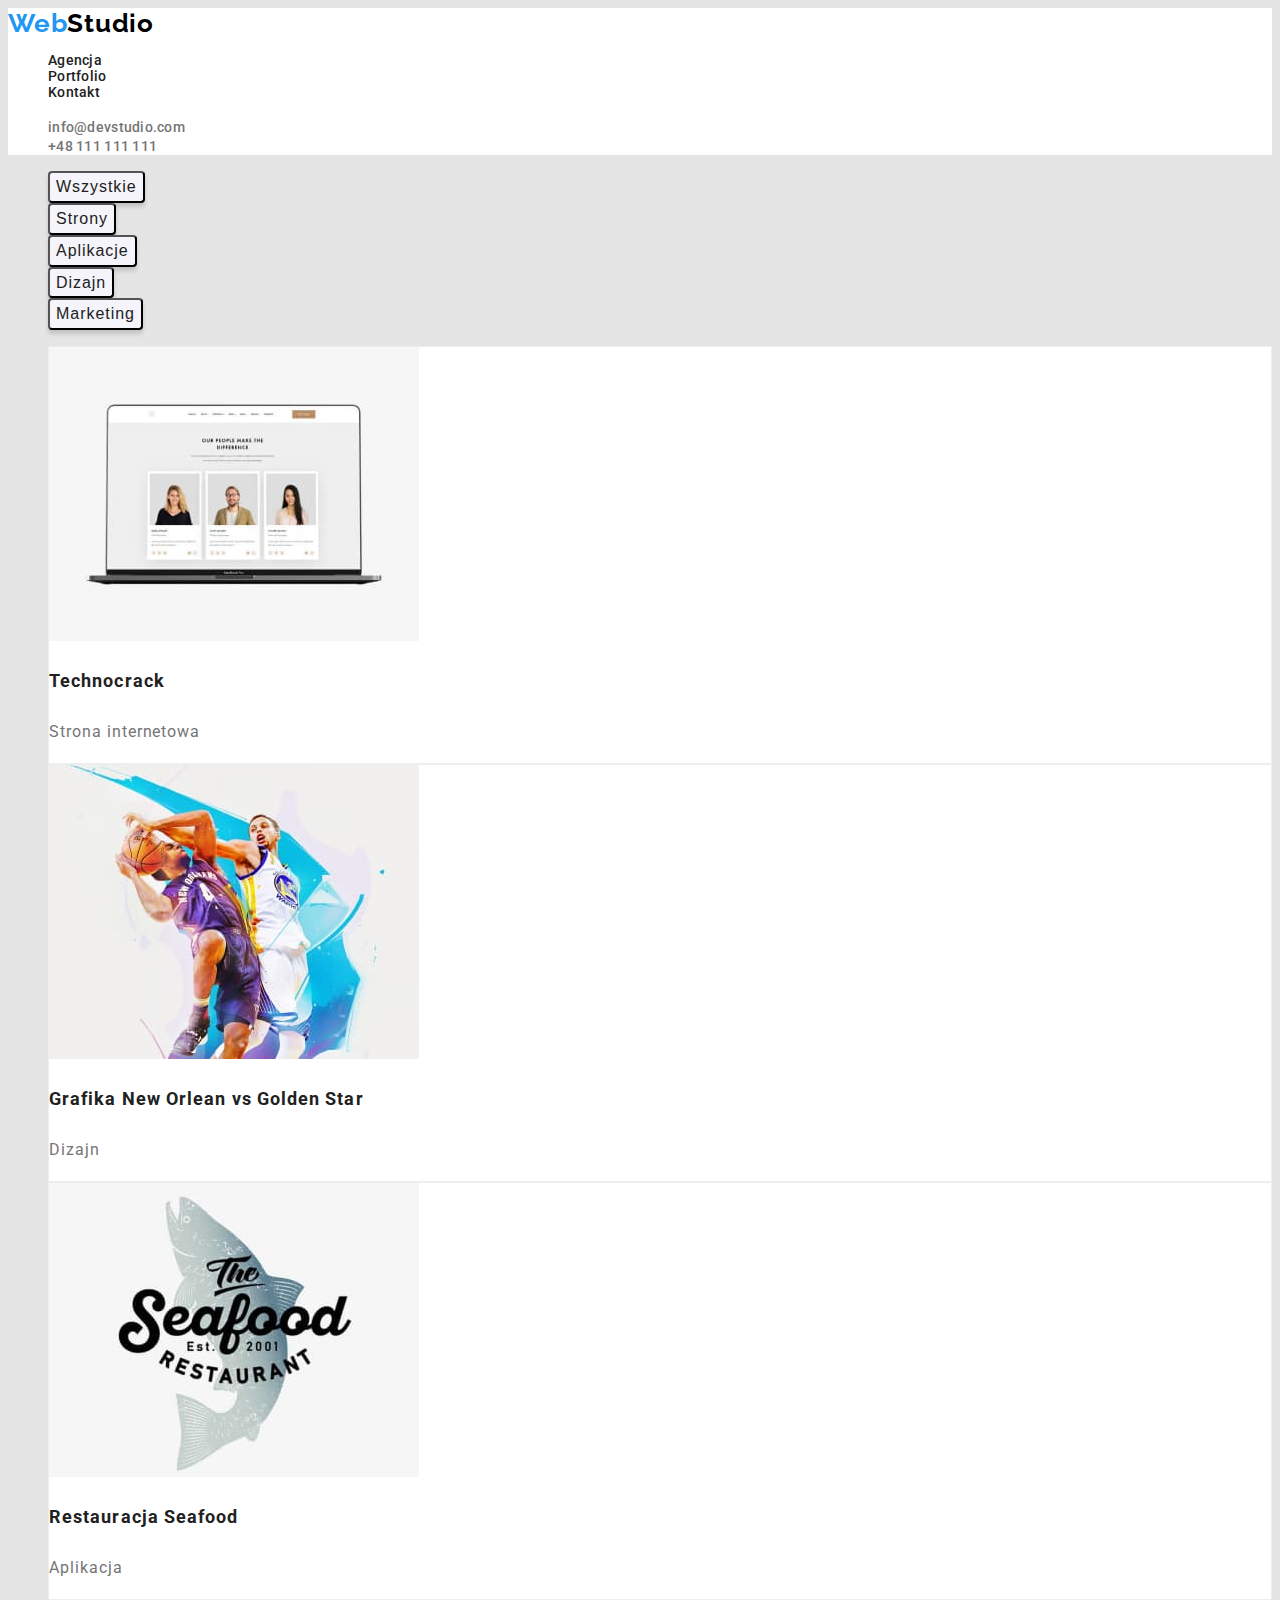
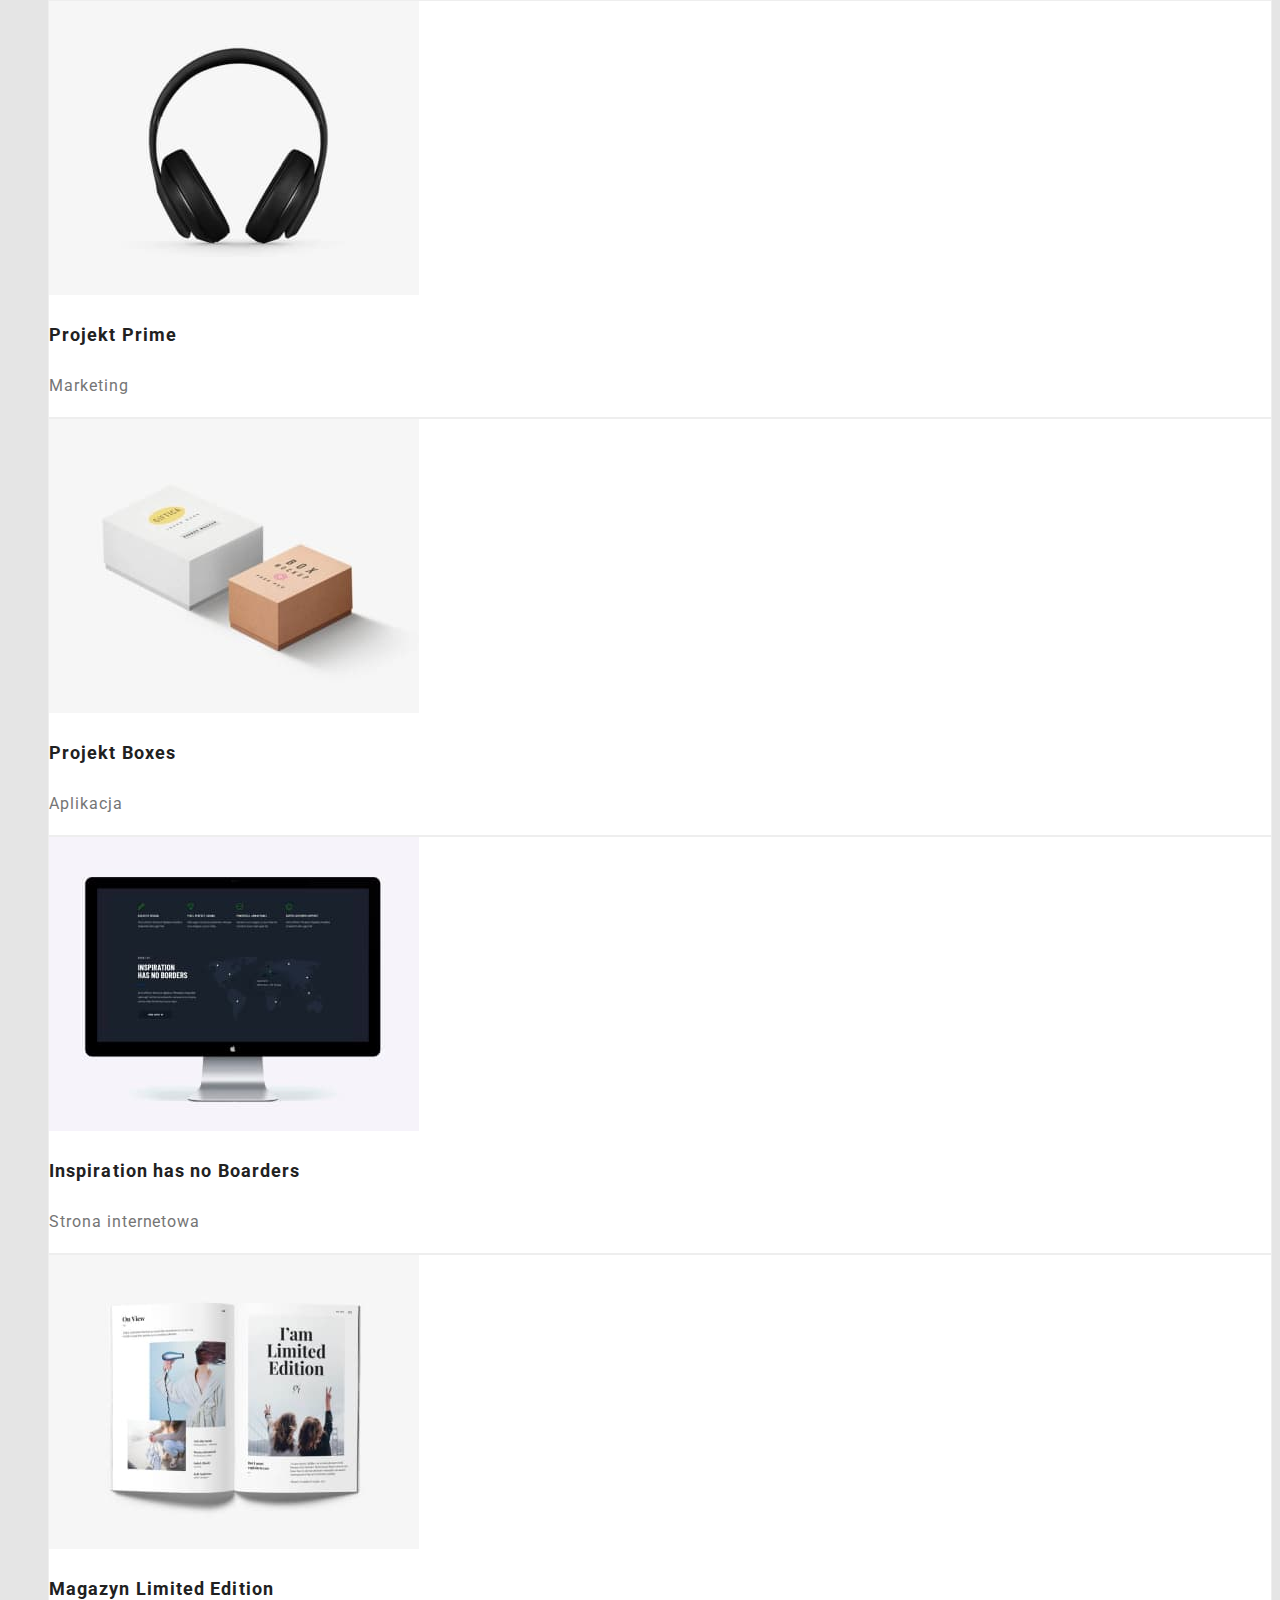
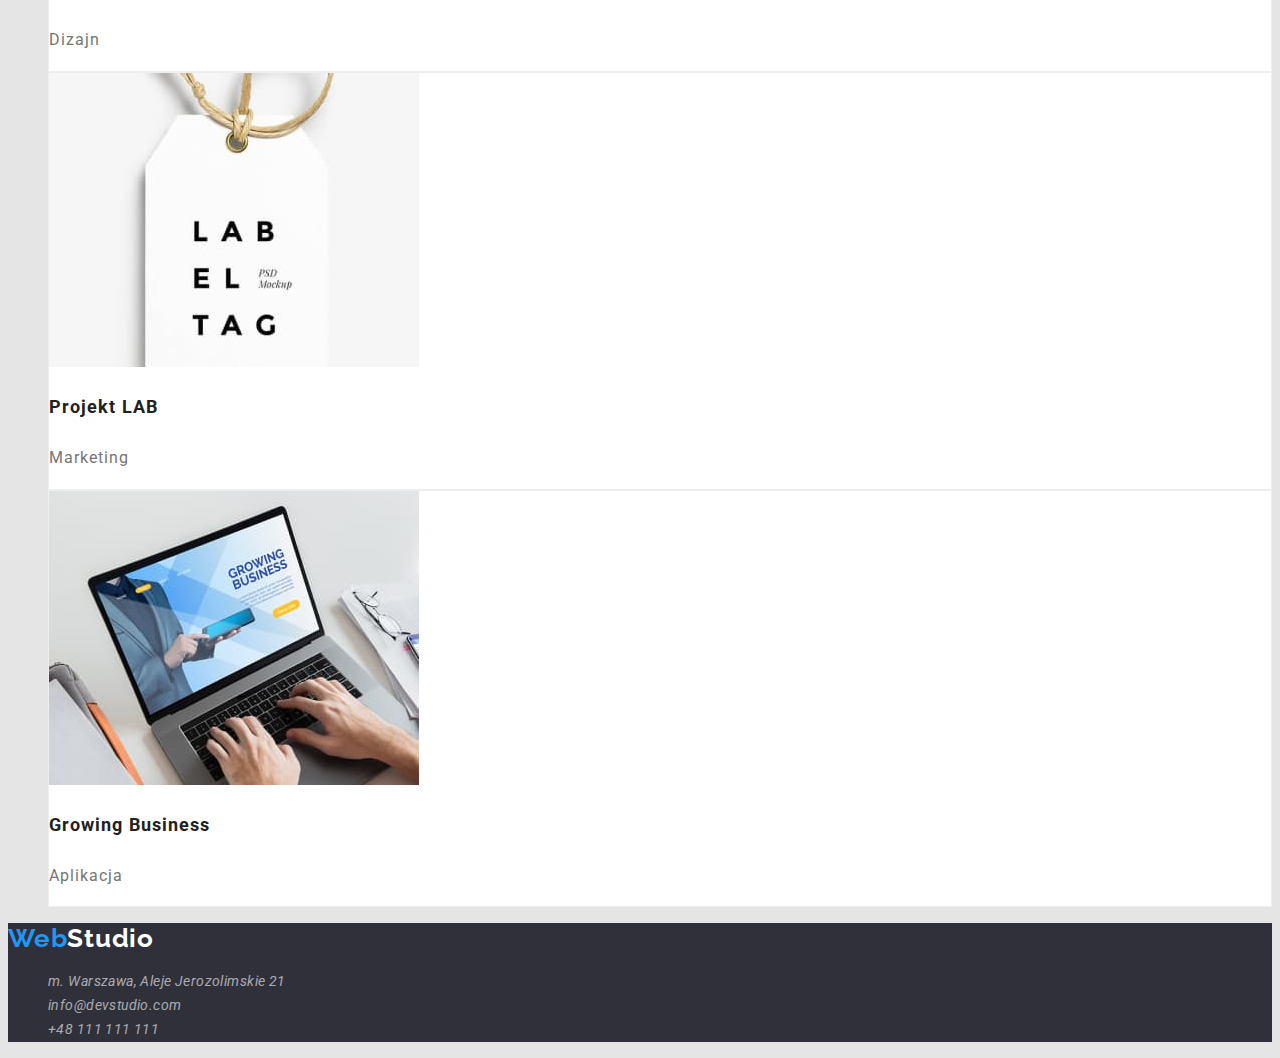
==== portfolio.html @ 437060d9 "e" ====
<!DOCTYPE html>
<html lang="pl">
  <head>
    <meta charset="UTF-8" />
    <meta http-equiv="X-UA-Compatible" content="IE=edge" />
    <meta name="description" content="Portfolio of the WebStudio Agency" />
    <title>WebStudio- Portfolio</title>
    <link href="./css/styles.css" rel="stylesheet" />
    <link rel="preconnect" href="https://fonts.googleapis.com" />
    <link rel="preconnect" href="https://fonts.gstatic.com" crossorigin />
    <link
      href="https://fonts.googleapis.com/css2?family=Raleway:wght@700&family=Roboto:wght@400;500;700;900&display=swap"
      rel="stylesheet"
    />
  </head>
  <body>
    <header class="top-menu">
      <a class="logo" href="./index.html"
        ><span class="first-logo-part">Web</span><span>Studio</span></a
      >
      <nav class="navigation">
        <ul class="link-menu">
          <li><a class="link" href="./index.html">Agencja</a></li>
          <li><a class="link" href="./portfolio.html">Portfolio</a></li>
          <li><a class="link" href="#">Kontakt</a></li>
        </ul>
      </nav>
      <ul class="top-contacts">
        <li>
          <a class="contact-link" href="mailto:info@devstudio.com"
            >info@devstudio.com</a
          >
        </li>
        <li>
          <a class="contact-link" href="tel:+48111111111">+48 111 111 111</a>
        </li>
      </ul>
    </header>
    <main>
      <section class="portfolio-upper-section">
        <h1 hidden>What we can create for You</h1>
        <ul class="list-buttons">
          <li>
            <button class="portfolio-button" type="button">Wszystkie</button>
          </li>
          <li>
            <button class="portfolio-button" type="button">Strony</button>
          </li>
          <li>
            <button class="portfolio-button" type="button">Aplikacje</button>
          </li>
          <li>
            <button class="portfolio-button" type="button">Dizajn</button>
          </li>
          <li>
            <button class="portfolio-button" type="button">Marketing</button>
          </li>
        </ul>
      </section>
      <section class="portfolio-lower-section">
        <h2 hidden>Offer categories</h2>
        <ul>
          <li class="portfolio-lower-section-item">
            <img
              src="./images/website.jpg"
              alt="Pictures of three WebStudio team members on a laptop
            screen"
              width="370"
              height="294"
            />
            <h3 class="portfolio-lower-section-item-heading">Technocrack</h3>
            <p class="portfolio-lower-section-item-description">
              Strona internetowa
            </p>
          </li>
          <li class="portfolio-lower-section-item">
            <img
              src="./images/basketball.jpg"
              alt="Two basketball players fighting for the ball in the air"
              width="370"
              height="294"
            />
            <h3 class="portfolio-lower-section-item-heading">
              Grafika New Orlean vs Golden Star
            </h3>
            <p class="portfolio-lower-section-item-description">Dizajn</p>
          </li>
          <li class="portfolio-lower-section-item">
            <img
              src="./images/seafood.jpg"
              alt="Logo of the Seafood Restaurant with the salmon in the background"
              width="370"
              height="294"
            />
            <h3 class="portfolio-lower-section-item-heading">
              Restauracja Seafood
            </h3>
            <p class="portfolio-lower-section-item-description">Aplikacja</p>
          </li>
          <li class="portfolio-lower-section-item">
            <img
              src="./images/headphones.jpg"
              alt="Black headphones"
              width="370"
              height="294"
            />
            <h3 class="portfolio-lower-section-item-heading">Projekt Prime</h3>
            <p class="portfolio-lower-section-item-description">Marketing</p>
          </li>
          <li class="portfolio-lower-section-item">
            <img
              src="./images/boxes.jpg"
              alt="Two small carton boxes next to each other"
              width="370"
              height="294"
            />
            <h3 class="portfolio-lower-section-item-heading">Projekt Boxes</h3>
            <p class="portfolio-lower-section-item-description">Aplikacja</p>
          </li>
          <li class="portfolio-lower-section-item">
            <img
              src="./images/screen.jpg"
              alt="Inspiration has no Boarders website on black Aplle iMac screen"
              width="370"
              height="294"
            />
            <h3 class="portfolio-lower-section-item-heading">
              Inspiration has no Boarders
            </h3>
            <p class="portfolio-lower-section-item-description">
              Strona internetowa
            </p>
          </li>
          <li class="portfolio-lower-section-item">
            <img
              src="./images/magazine.jpg"
              alt="opened trade magazine"
              width="370"
              height="294"
            />
            <h3 class="portfolio-lower-section-item-heading">
              Magazyn Limited Edition
            </h3>
            <p class="portfolio-lower-section-item-description">Dizajn</p>
          </li>
          <li class="portfolio-lower-section-item">
            <img
              src="./images/label.jpg"
              alt="white label with the words - label tag"
              width="370"
              height="294"
            />
            <h3 class="portfolio-lower-section-item-heading">Projekt LAB</h3>
            <p class="portfolio-lower-section-item-description">Marketing</p>
          </li>
          <li class="portfolio-lower-section-item">
            <img
              src="./images/growing.jpg"
              alt="Website about growing business opened on silver laptop"
              width="370"
              height="294"
            />
            <h3 class="portfolio-lower-section-item-heading">
              Growing Business
            </h3>
            <p class="portfolio-lower-section-item-description">Aplikacja</p>
          </li>
        </ul>
      </section>
    </main>
    <footer class="footer">
      <p>
        <a class="logo" href="./index.html"
          ><span class="first-logo-part">Web</span
          ><span class="second-logo-part">Studio</span></a
        >
      </p>
      <address class="lower-contacts">
        <ul>
          <li>
            <a
              class="lower-link"
              href="https://www.google.pl/maps/place/al.+Jerozolimskie+21,+00-508+Warszawa/@52.2305286,21.013843,17z/data=!3m1!4b1!4m5!3m4!1s0x471eccf3e52bee23:0xc5163bc7ec8d4437!8m2!3d52.2305286!4d21.0160317"
              target="_blank"
              rel="noopener noreferrer nofollow"
              >m. Warszawa, Aleje Jerozolimskie 21</a
            >
          </li>
          <li>
            <a class="lower-link" href="mailto:info@devstudio.com"
              >info@devstudio.com</a
            >
          </li>
          <li>
            <a class="lower-link" href="tel:+48111111111">+48 111 111 111</a>
          </li>
        </ul>
      </address>
    </footer>
  </body>
</html>
---- css/styles.css ----
:root {
  --page-primary-background-color: #e5e5e5;
  --page-secondary-background-color: #2f303a;
  --page-tertiary-background-color: #f5f4fa;
  --object-primary-background-color: #2196f3;
  --object-secondary-background-color: #ffffff;
  --border-color: #eeeeee;
  --text-primary-color: #212121;
  --text-secondary-color: #757575;
  --text-tertiary-color: #ffffff;
  --text-quaternary-color: #000000;
  --alpha-color: #ffffff99;
  --primary-box-shadow-color: #00000026;
  --secondary-box-shadow-color: #0000001f;
  --tertiary-box-shadow-color: #00000024;
  --quarternary-box-shadow-color: #00000033;
}

body {
  font-family: "Roboto", sans-serif;
  color: var(--text-primary-color);
  background-color: var(--page-primary-background-color);
}
.top-menu {
  background-color: var(--object-secondary-background-color);
}
.logo {
  font-family: "Raleway";
  font-weight: 700;
  font-size: 26px;
  color: var(--text-quaternary-color);
  text-decoration: none;
  line-height: 1.19;
  letter-spacing: 0.03em;
}
.first-logo-part {
  color: var(--object-primary-background-color);
}
.navigation {
  font-size: 14px;
  line-height: 1.14;
  font-weight: 500;
  letter-spacing: 0.02em;
}
.link-menu .link {
  text-decoration: none;
  color: var(--text-primary-color);
}
.link-menu .link:hover,
.link-menu .link:focus {
  color: var(--object-primary-background-color);
}

.top-contacts .contact-link {
  color: var(--text-secondary-color);
  font-size: 14px;
  line-height: 1.14;
  font-weight: 500;
  letter-spacing: 0.02em;
  text-decoration: none;
}
.top-contacts .contact-link:hover,
.top-contacts .contact-link:focus {
  color: var(--object-primary-background-color);
}

.top-container {
  background-color: var(--page-secondary-background-color);
}
.top-container-text {
  color: var(--text-tertiary-color);
  font-size: 44px;
  font-weight: 900;
  line-height: 1.36;
  text-align: center;
  letter-spacing: 0.06em;
  text-transform: uppercase;
}
.top-container-button {
  background-color: var(--object-primary-background-color);
  color: var(--object-secondary-background-color);
  box-shadow: 0px 4px 4px var(--primary-box-shadow-color);
  border-radius: 4px;
  font-weight: 700;
  font-size: 16px;
  line-height: 1.85;
  align-items: center;
  text-align: center;
  letter-spacing: 0.06em;
  width: 200px;
  height: 50px;
  cursor: pointer;
}
.advantages {
  letter-spacing: 0.03em;
  font-size: 14px;
}
.topic {
  line-height: 1.14;
  text-transform: uppercase;
  color: var(--text-primary-color);
}
.description {
  color: var(--text-secondary-color);
  line-height: 1.71;
}
.what-we-do {
  color: var(--text-primary-color);
  font-size: 36px;
  line-height: 1.16;
  text-align: center;
  letter-spacing: 0.03em;
}
.teammates {
  background-color: var(--page-tertiary-background-color);
}
.teammates-header {
  color: var(--text-primary-color);
  font-size: 36px;
  line-height: 1.16;
  text-align: center;
  letter-spacing: 0.03em;
}
.teammates-item {
  background-color: var(--object-secondary-background-color);
  box-shadow: 0px 1px 3px var(--secondary-box-shadow-color),
    0px 1px 1px var(--tertiary-box-shadow-color),
    0px 2px 1px var(--quarternary-box-shadow-color);
  border-radius: 0px 0px 4px 4px;
}
.teammates-item-name {
  color: var(--text-primary-color);
  font-weight: 500;
  font-size: 16px;
  line-height: 1.18;
  text-align: center;
  letter-spacing: 0.03em;
}
.teammates-item-role {
  color: var(--text-secondary-color);
  font-size: 16px;
  line-height: 1.18;
  text-align: center;
  letter-spacing: 0.03em;
}
.footer {
  background-color: var(--page-secondary-background-color);
  text-decoration: none;
}
.second-logo-part {
  color: var(--text-tertiary-color);
}
.lower-contacts .lower-link {
  color: var(--alpha-color);
  font-size: 14px;
  line-height: 1.71;
  letter-spacing: 0.03em;
  text-decoration: none;
}
.lower-contacts .lower-link:hover,
.lower-contacts .lower-link:focus {
  color: var(--text-tertiary-color);
}

.portfolio-button {
  background-color: var(--page-tertiary-background-color);
  color: var(--text-primary-color);
  box-shadow: 0px 4px 4px var(--primary-box-shadow-color);
  border-radius: 4px;
  font-weight: 500;
  font-size: 16px;
  line-height: 1.62;
  text-align: center;
  letter-spacing: 0.06em;
  cursor: pointer;
}
.portfolio-button:hover,
.portfolio-button:focus {
  background-color: var(--object-primary-background-color);
  color: var(--object-secondary-background-color);
}
.portfolio-lower-section-item {
  background-color: var(--text-tertiary-color);
  border: 1px solid var(--border-color);
}
.portfolio-lower-section-item-heading {
  color: var(--text-primary-color);
  font-size: 18px;
  line-height: 2;
  letter-spacing: 0.06em;
}
.portfolio-lower-section-item-description {
  color: var(--text-secondary-color);
  font-size: 16px;
  line-height: 1.87;
  letter-spacing: 0.06em;
}

/*dodałem bo nie mogłem patrzeć na te kropki :)*/
ul {
  list-style-type: none;
}
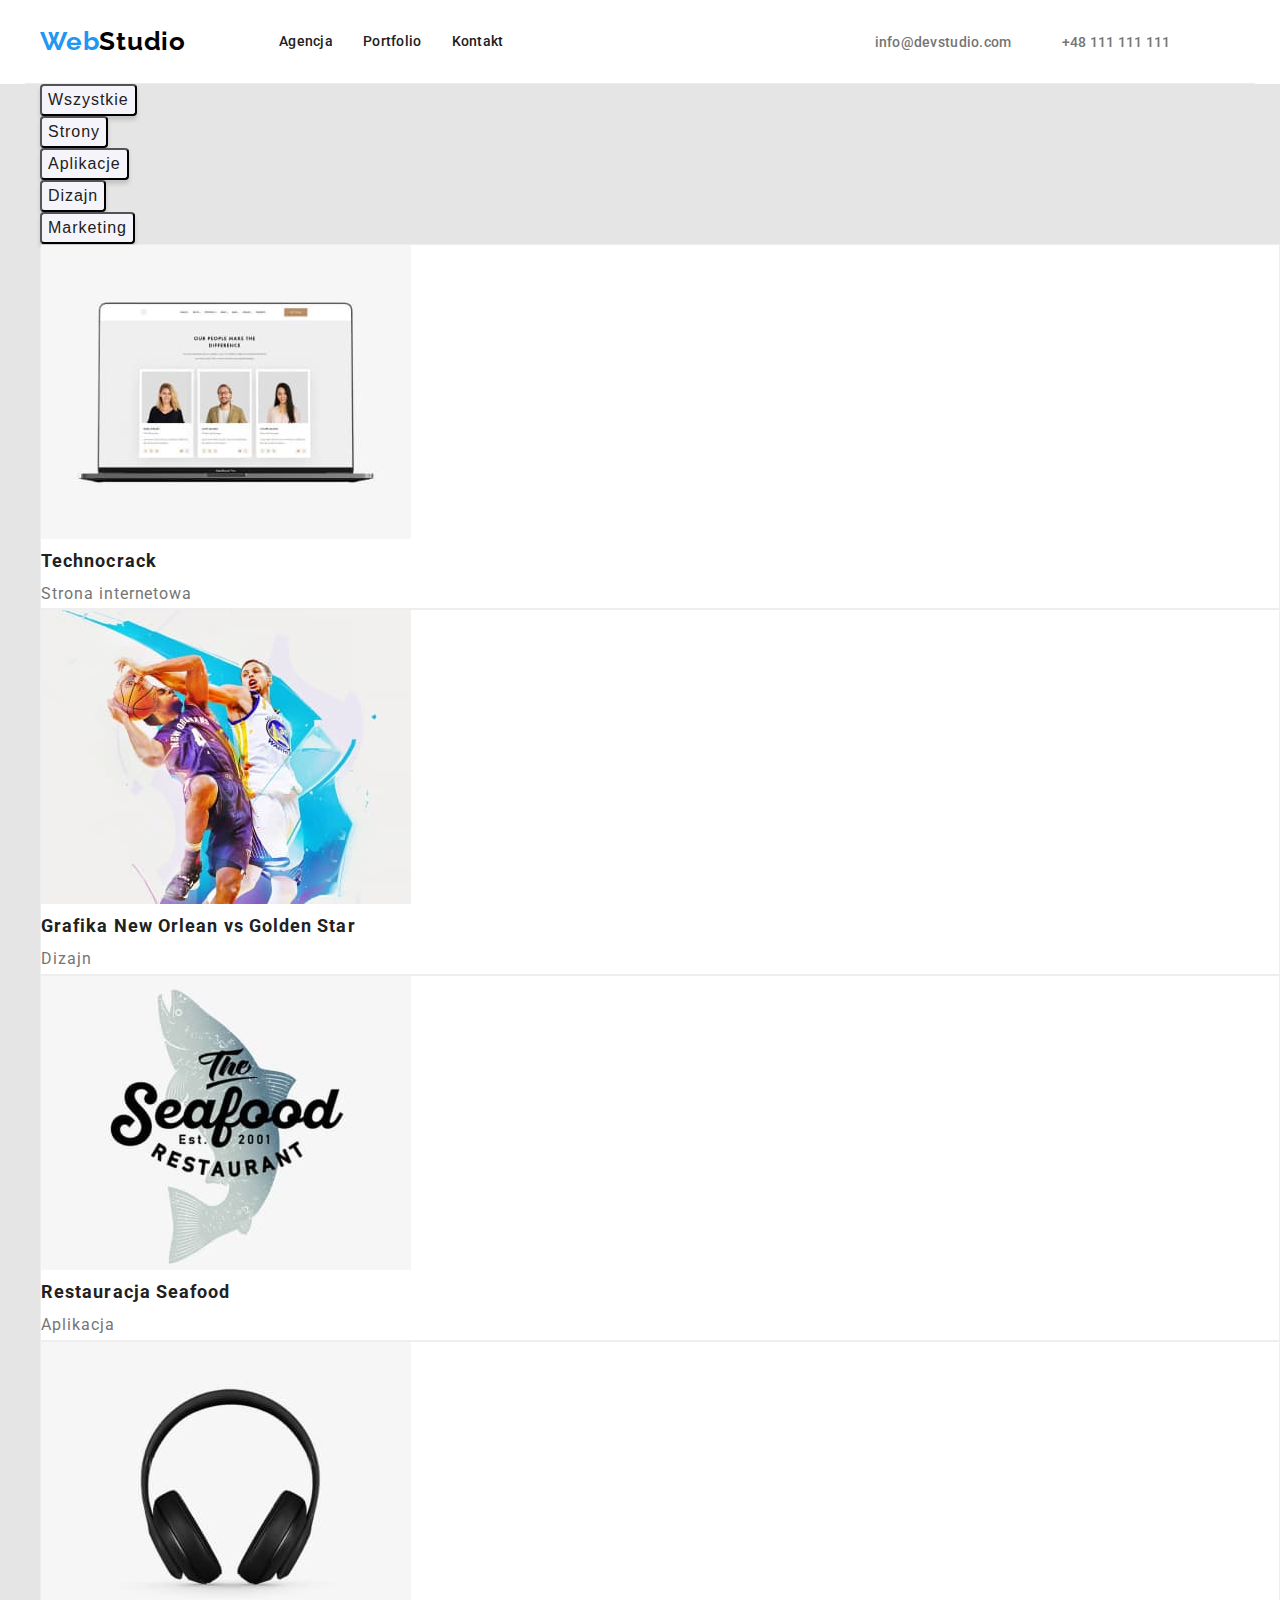
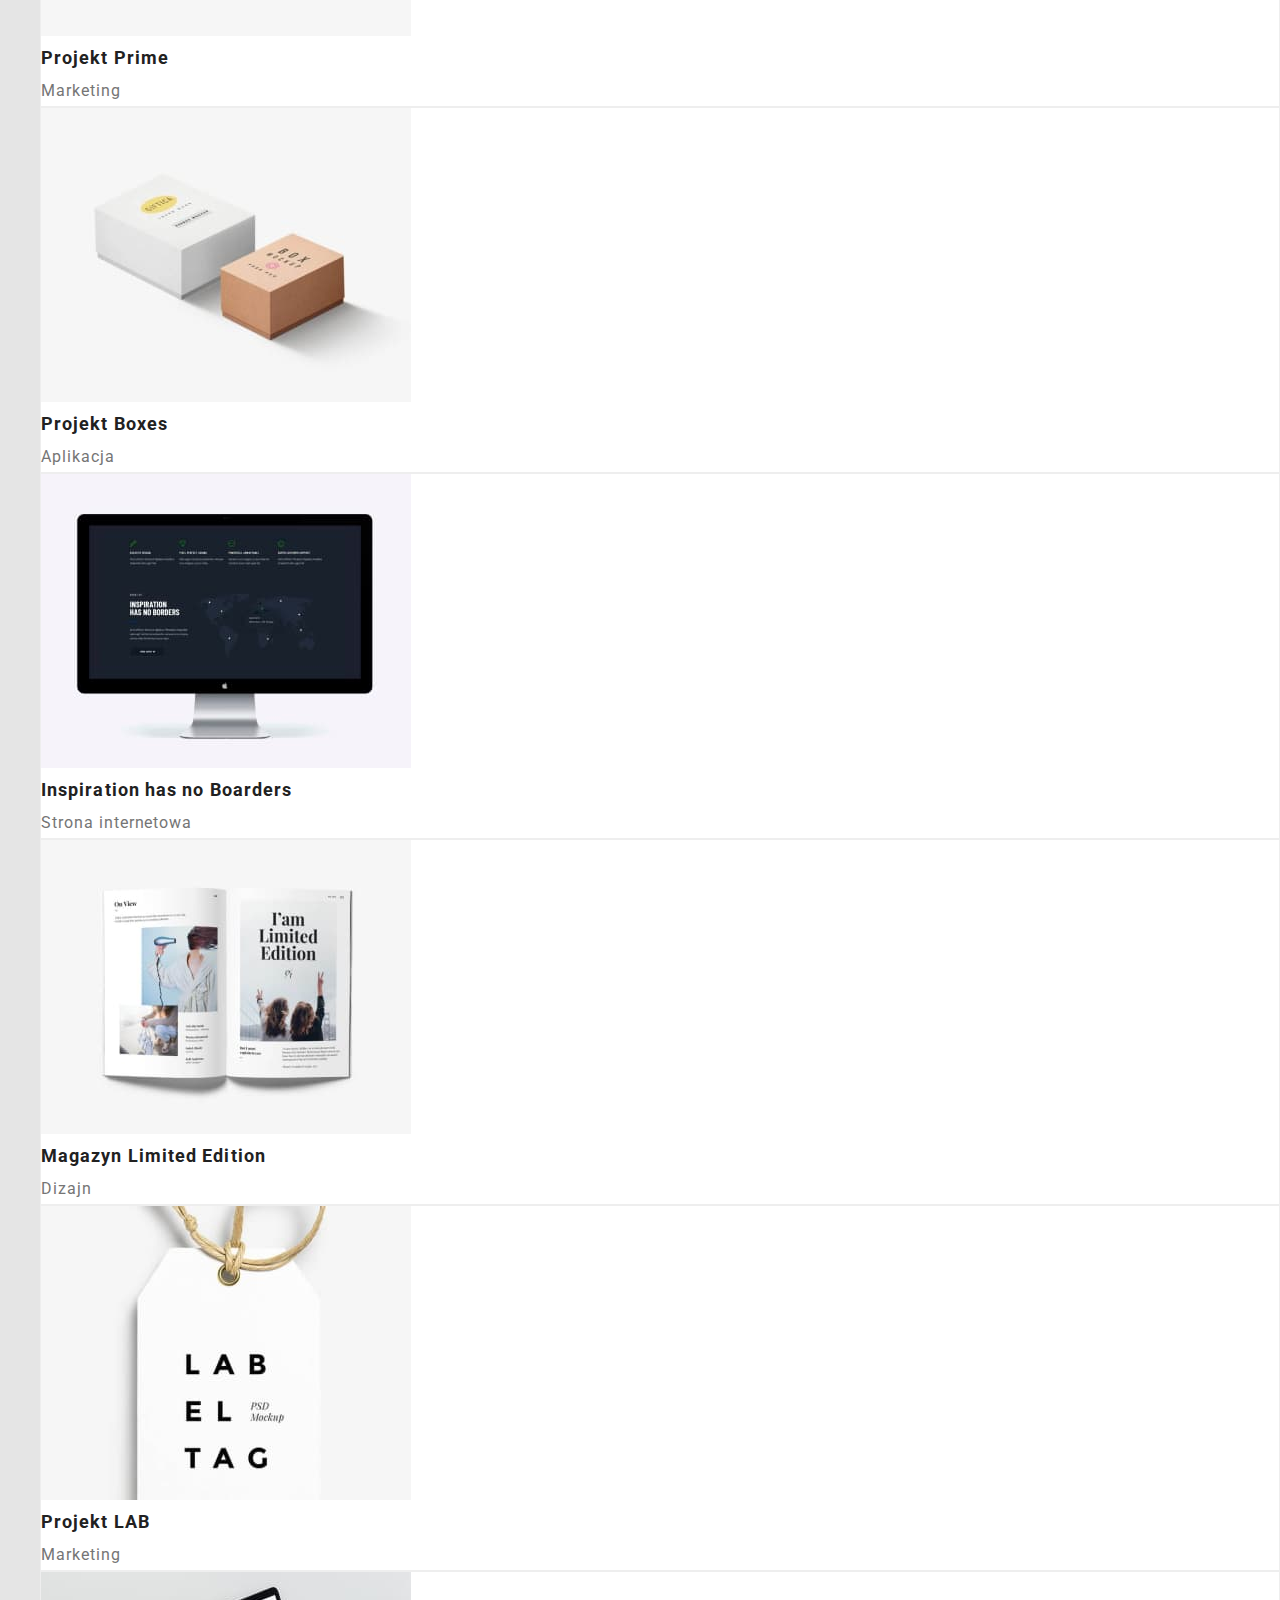
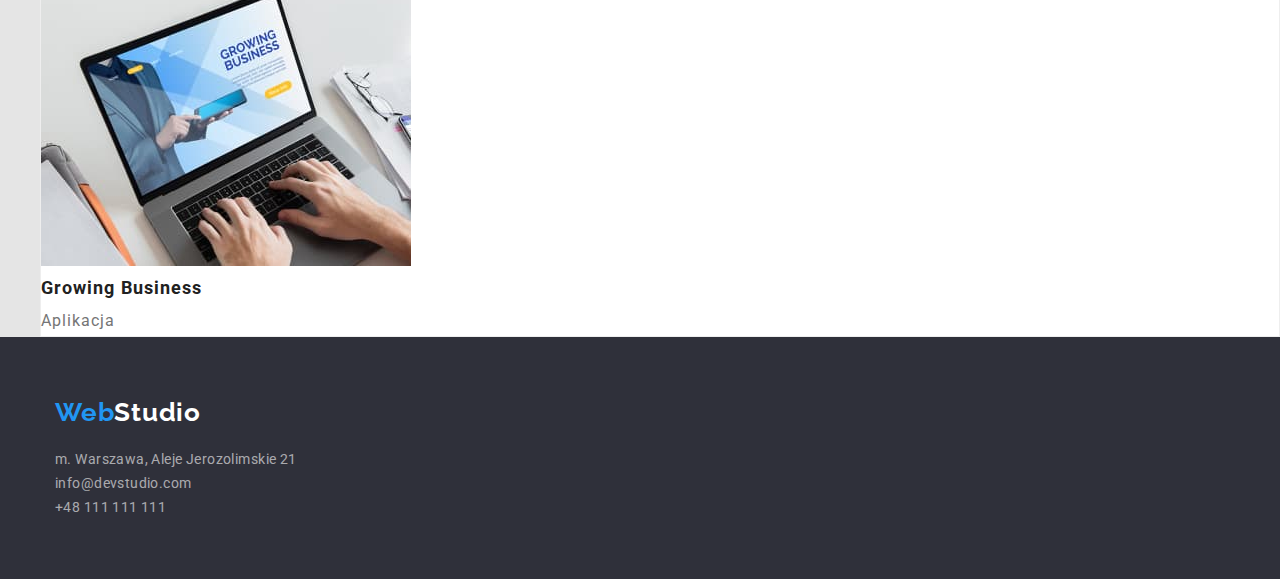
==== commit c85e8dda: "header and footer copied and pasted from index.html to portfolio to have them the same in these two " ====
--- a/portfolio.html
+++ b/portfolio.html
@@ -3,8 +3,15 @@
   <head>
     <meta charset="UTF-8" />
     <meta http-equiv="X-UA-Compatible" content="IE=edge" />
-    <meta name="description" content="Portfolio of the WebStudio Agency" />
-    <title>WebStudio- Portfolio</title>
+    <meta name="description" content="Webside about WebStudio Agency" />
+    <title>WebStudio</title>
+    <link
+      rel="stylesheet"
+      href="https://cdnjs.cloudflare.com/ajax/libs/modern-normalize/1.1.0/modern-normalize.min.css"
+      integrity="sha512-wpPYUAdjBVSE4KJnH1VR1HeZfpl1ub8YT/NKx4PuQ5NmX2tKuGu6U/JRp5y+Y8XG2tV+wKQpNHVUX03MfMFn9Q=="
+      crossorigin="anonymous"
+      referrerpolicy="no-referrer"
+    />
     <link href="./css/styles.css" rel="stylesheet" />
     <link rel="preconnect" href="https://fonts.googleapis.com" />
     <link rel="preconnect" href="https://fonts.gstatic.com" crossorigin />
@@ -15,26 +22,32 @@
   </head>
   <body>
     <header class="top-menu">
-      <a class="logo" href="./index.html"
-        ><span class="first-logo-part">Web</span><span>Studio</span></a
-      >
-      <nav class="navigation">
-        <ul class="link-menu">
-          <li><a class="link" href="./index.html">Agencja</a></li>
-          <li><a class="link" href="./portfolio.html">Portfolio</a></li>
-          <li><a class="link" href="#">Kontakt</a></li>
+      <div class="top-menu-box container">
+        <a class="logo" href="./index.html"
+          ><span class="first-logo-part">Web</span><span>Studio</span></a
+        >
+
+        <nav class="navigation">
+          <ul class="link-menu">
+            <li><a class="link" href="./index.html">Agencja</a></li>
+            <li>
+              <a class="link" href="./portfolio.html">Portfolio</a>
+            </li>
+            <li><a class="link" href="#">Kontakt</a></li>
+          </ul>
+        </nav>
+
+        <ul class="top-contacts">
+          <li>
+            <a class="contact-link" href="mailto:info@devstudio.com"
+              >info@devstudio.com</a
+            >
+          </li>
+          <li>
+            <a class="contact-link" href="tel:+48111111111">+48 111 111 111</a>
+          </li>
         </ul>
-      </nav>
-      <ul class="top-contacts">
-        <li>
-          <a class="contact-link" href="mailto:info@devstudio.com"
-            >info@devstudio.com</a
-          >
-        </li>
-        <li>
-          <a class="contact-link" href="tel:+48111111111">+48 111 111 111</a>
-        </li>
-      </ul>
+      </div>
     </header>
     <main>
       <section class="portfolio-upper-section">
@@ -169,33 +182,35 @@
       </section>
     </main>
     <footer class="footer">
-      <p>
-        <a class="logo" href="./index.html"
-          ><span class="first-logo-part">Web</span
-          ><span class="second-logo-part">Studio</span></a
-        >
-      </p>
-      <address class="lower-contacts">
-        <ul>
-          <li>
-            <a
-              class="lower-link"
-              href="https://www.google.pl/maps/place/al.+Jerozolimskie+21,+00-508+Warszawa/@52.2305286,21.013843,17z/data=!3m1!4b1!4m5!3m4!1s0x471eccf3e52bee23:0xc5163bc7ec8d4437!8m2!3d52.2305286!4d21.0160317"
-              target="_blank"
-              rel="noopener noreferrer nofollow"
-              >m. Warszawa, Aleje Jerozolimskie 21</a
-            >
-          </li>
-          <li>
-            <a class="lower-link" href="mailto:info@devstudio.com"
-              >info@devstudio.com</a
-            >
-          </li>
-          <li>
-            <a class="lower-link" href="tel:+48111111111">+48 111 111 111</a>
-          </li>
-        </ul>
-      </address>
+      <div class="footer-box container">
+        <p>
+          <a class="footer-logo" href="./index.html"
+            ><span class="first-logo-part">Web</span
+            ><span class="second-logo-part">Studio</span></a
+          >
+        </p>
+        <address class="lower-contacts">
+          <ul class="lower-contact-list">
+            <li>
+              <a
+                class="lower-link"
+                href="https://www.google.pl/maps/place/al.+Jerozolimskie+21,+00-508+Warszawa/@52.2305286,21.013843,17z/data=!3m1!4b1!4m5!3m4!1s0x471eccf3e52bee23:0xc5163bc7ec8d4437!8m2!3d52.2305286!4d21.0160317"
+                target="_blank"
+                rel="noopener noreferrer nofollow"
+                >m. Warszawa, Aleje Jerozolimskie 21</a
+              >
+            </li>
+            <li>
+              <a class="lower-link" href="mailto:info@devstudio.com"
+                >info@devstudio.com</a
+              >
+            </li>
+            <li>
+              <a class="lower-link" href="tel:+48111111111">+48 111 111 111</a>
+            </li>
+          </ul>
+        </address>
+      </div>
     </footer>
   </body>
 </html>
--- a/css/styles.css
+++ b/css/styles.css
@@ -14,15 +14,35 @@
   --secondary-box-shadow-color: #0000001f;
   --tertiary-box-shadow-color: #00000024;
   --quarternary-box-shadow-color: #00000033;
-}
-
+  --header-border-bottom-color: #ececec;
+}
+* {
+  margin: 0;
+}
 body {
   font-family: "Roboto", sans-serif;
   color: var(--text-primary-color);
   background-color: var(--page-primary-background-color);
 }
+.container {
+  max-width: 1200px;
+  margin: 0 auto;
+}
+.section {
+  padding-top: 94px;
+  padding-bottom: 94px;
+}
 .top-menu {
   background-color: var(--object-secondary-background-color);
+  width: 100%;
+}
+.top-menu-box {
+  padding-left: 15px;
+  padding-right: 15px;
+  display: flex;
+  justify-content: flex-start;
+  align-items: center;
+  border-bottom: 1px solid var(--header-border-bottom-color);
 }
 .logo {
   font-family: "Raleway";
@@ -32,6 +52,9 @@
   text-decoration: none;
   line-height: 1.19;
   letter-spacing: 0.03em;
+  padding-top: 24px;
+  padding-bottom: 25px;
+  margin-right: 93px;
 }
 .first-logo-part {
   color: var(--object-primary-background-color);
@@ -41,7 +64,16 @@
   line-height: 1.14;
   font-weight: 500;
   letter-spacing: 0.02em;
-}
+  padding-top: 32px;
+  padding-bottom: 32px;
+}
+.navigation .link-menu {
+  display: flex;
+  column-gap: 30px;
+  padding-left: 0;
+  margin-right: 371px;
+}
+
 .link-menu .link {
   text-decoration: none;
   color: var(--text-primary-color);
@@ -50,7 +82,13 @@
 .link-menu .link:focus {
   color: var(--object-primary-background-color);
 }
-
+.top-contacts {
+  display: flex;
+  column-gap: 50px;
+  padding-top: 32px;
+  padding-bottom: 32px;
+  padding-left: 0;
+}
 .top-contacts .contact-link {
   color: var(--text-secondary-color);
   font-size: 14px;
@@ -66,6 +104,9 @@
 
 .top-container {
   background-color: var(--page-secondary-background-color);
+  display: flex;
+  padding-bottom: 200px;
+  padding-top: 200px;
 }
 .top-container-text {
   color: var(--text-tertiary-color);
@@ -75,6 +116,8 @@
   text-align: center;
   letter-spacing: 0.06em;
   text-transform: uppercase;
+  min-height: 120px;
+  min-width: 696px;
 }
 .top-container-button {
   background-color: var(--object-primary-background-color);
@@ -87,13 +130,28 @@
   align-items: center;
   text-align: center;
   letter-spacing: 0.06em;
-  width: 200px;
-  height: 50px;
+  min-width: 200px;
+  min-height: 50px;
   cursor: pointer;
+  display: block;
+  margin-left: auto;
+  margin-right: auto;
+  margin-top: 30px;
 }
 .advantages {
   letter-spacing: 0.03em;
   font-size: 14px;
+  width: 100%;
+  padding-bottom: 0;
+  padding-left: 15px;
+  padding-right: 15px;
+}
+.advantages-list {
+  display: flex;
+  padding-left: 15px;
+  padding-right: 15px;
+  justify-content: space-between;
+  column-gap: 30px;
 }
 .topic {
   line-height: 1.14;
@@ -110,9 +168,21 @@
   line-height: 1.16;
   text-align: center;
   letter-spacing: 0.03em;
+  margin-bottom: 50px;
+}
+.what-we-do-list {
+  display: flex;
+  justify-content: space-between;
+
+  padding: 0 15px;
+  margin-top: 50px;
+}
+.what-we-do-list-image {
+  display: block;
 }
 .teammates {
   background-color: var(--page-tertiary-background-color);
+  width: 100%;
 }
 .teammates-header {
   color: var(--text-primary-color);
@@ -120,6 +190,14 @@
   line-height: 1.16;
   text-align: center;
   letter-spacing: 0.03em;
+  margin-bottom: 50px;
+}
+.teammates-list {
+  display: flex;
+  justify-content: space-between;
+  width: 100%;
+  padding: 0 15px;
+  margin-top: 50px;
 }
 .teammates-item {
   background-color: var(--object-secondary-background-color);
@@ -128,6 +206,9 @@
     0px 2px 1px var(--quarternary-box-shadow-color);
   border-radius: 0px 0px 4px 4px;
 }
+.teammates-item-photo {
+  display: block;
+}
 .teammates-item-name {
   color: var(--text-primary-color);
   font-weight: 500;
@@ -135,6 +216,7 @@
   line-height: 1.18;
   text-align: center;
   letter-spacing: 0.03em;
+  margin: 30px auto 10px;
 }
 .teammates-item-role {
   color: var(--text-secondary-color);
@@ -142,13 +224,37 @@
   line-height: 1.18;
   text-align: center;
   letter-spacing: 0.03em;
+  margin: 10px auto 30px;
 }
 .footer {
   background-color: var(--page-secondary-background-color);
   text-decoration: none;
+  padding-top: 60px;
+  padding-bottom: 60px;
+}
+.footer-box {
+  display: flex;
+  flex-direction: column;
+  margin-right: auto;
+}
+.footer-logo {
+  font-family: "Raleway";
+  font-weight: 700;
+  font-size: 26px;
+  color: var(--text-quaternary-color);
+  text-decoration: none;
+  line-height: 1.19;
+  letter-spacing: 0.03em;
+  padding-left: 15px;
+  margin-bottom: 20px;
 }
 .second-logo-part {
   color: var(--text-tertiary-color);
+}
+
+.lower-contact-list {
+  margin-top: 20px;
+  padding-left: 15px;
 }
 .lower-contacts .lower-link {
   color: var(--alpha-color);
@@ -156,6 +262,8 @@
   line-height: 1.71;
   letter-spacing: 0.03em;
   text-decoration: none;
+  font-style: normal;
+  gap: 9px;
 }
 .lower-contacts .lower-link:hover,
 .lower-contacts .lower-link:focus {
@@ -196,7 +304,7 @@
   letter-spacing: 0.06em;
 }
 
-/*dodałem bo nie mogłem patrzeć na te kropki :)*/
+/* dots deleted form uls :)*/
 ul {
   list-style-type: none;
 }
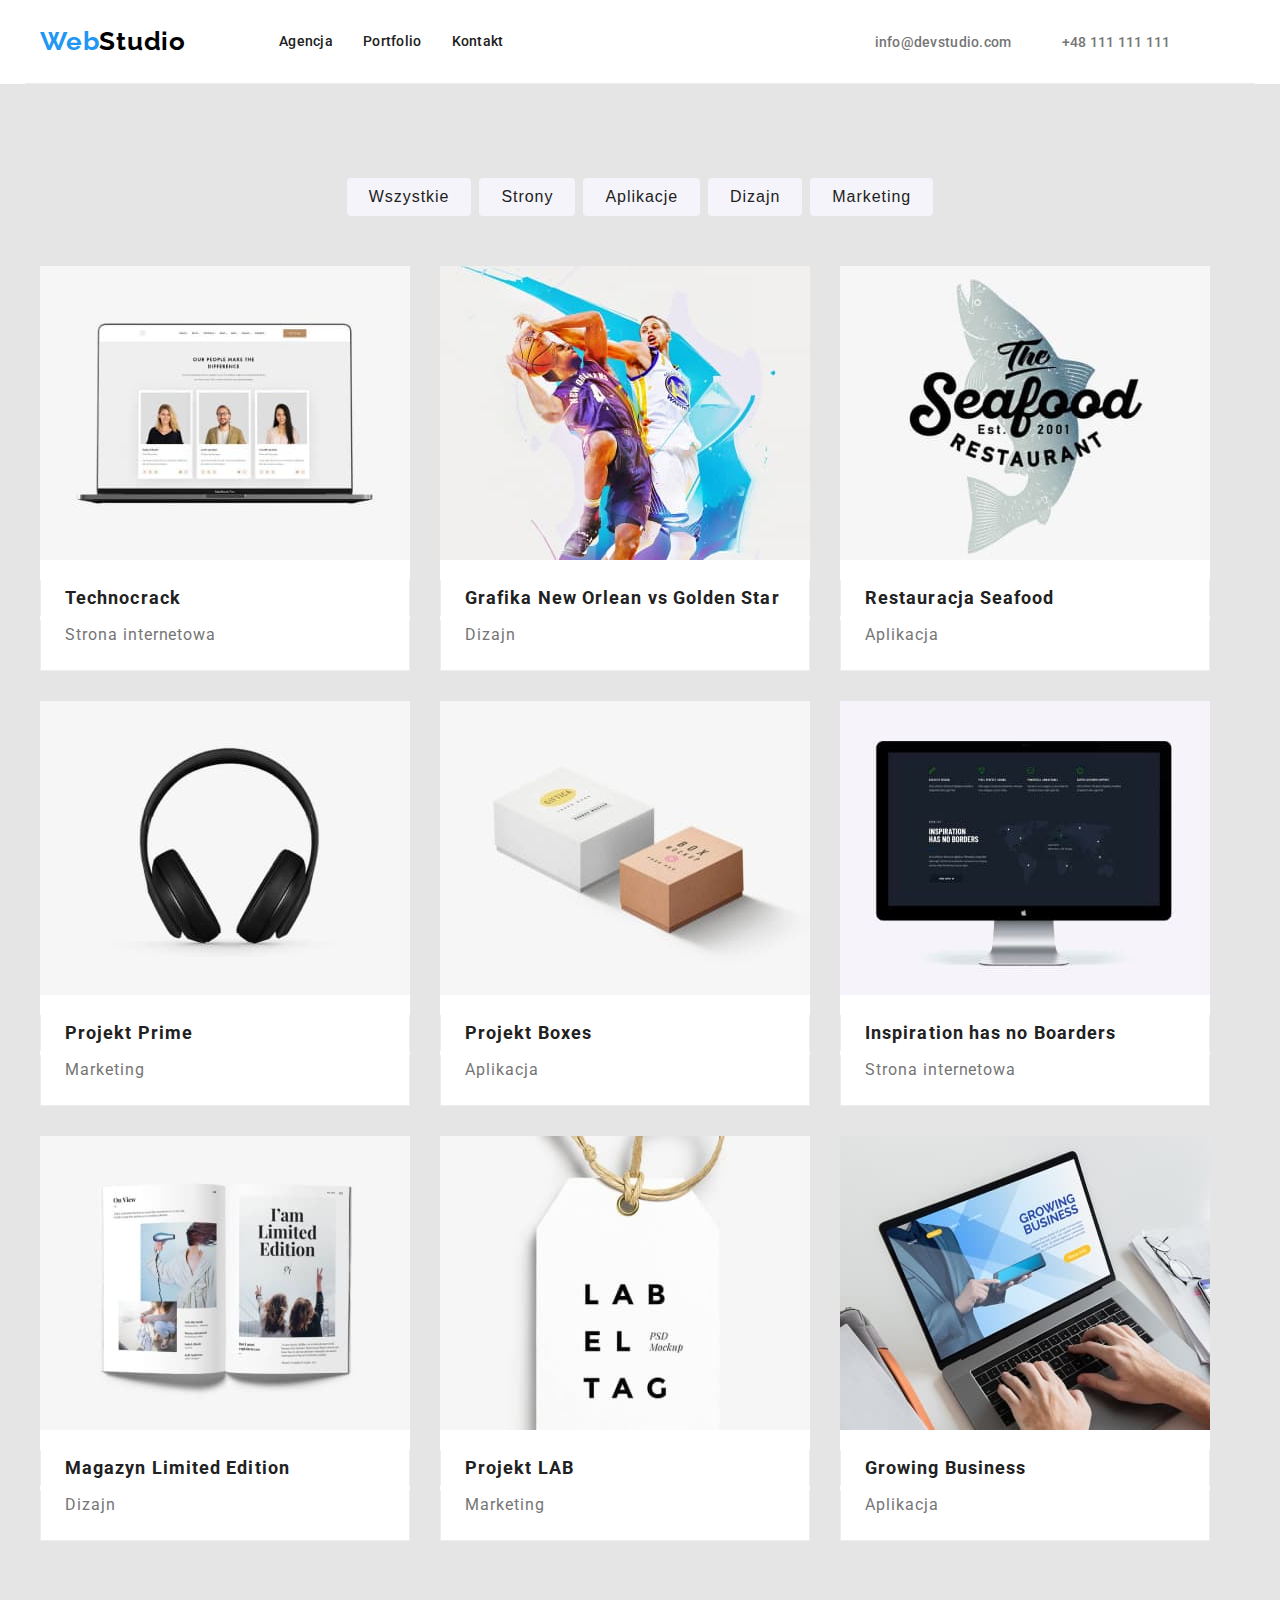
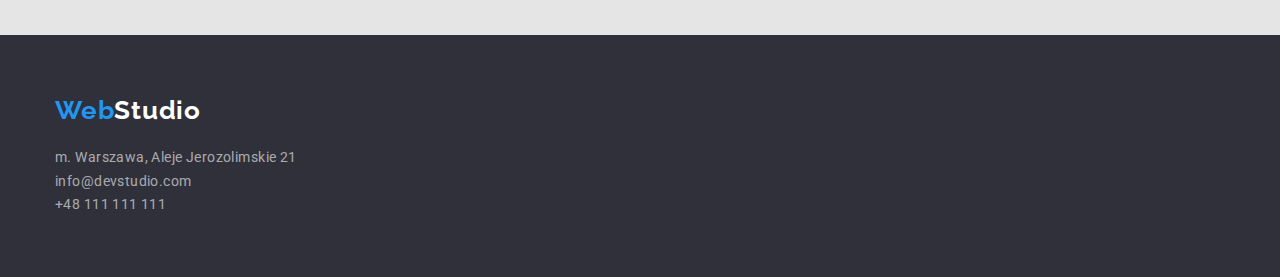
==== commit 8d2620a4: "added all styles in styles.css for index.html and portfolio.html" ====
--- a/portfolio.html
+++ b/portfolio.html
@@ -50,135 +50,152 @@
       </div>
     </header>
     <main>
-      <section class="portfolio-upper-section">
-        <h1 hidden>What we can create for You</h1>
-        <ul class="list-buttons">
-          <li>
-            <button class="portfolio-button" type="button">Wszystkie</button>
-          </li>
-          <li>
-            <button class="portfolio-button" type="button">Strony</button>
-          </li>
-          <li>
-            <button class="portfolio-button" type="button">Aplikacje</button>
-          </li>
-          <li>
-            <button class="portfolio-button" type="button">Dizajn</button>
-          </li>
-          <li>
-            <button class="portfolio-button" type="button">Marketing</button>
-          </li>
-        </ul>
+      <section class="portfolio-upper-section section">
+        <div class="portfolio-upper-section-box container">
+          <h1 hidden>What we can create for You</h1>
+          <ul class="list-buttons">
+            <li>
+              <button class="portfolio-button" type="button">Wszystkie</button>
+            </li>
+            <li>
+              <button class="portfolio-button" type="button">Strony</button>
+            </li>
+            <li>
+              <button class="portfolio-button" type="button">Aplikacje</button>
+            </li>
+            <li>
+              <button class="portfolio-button" type="button">Dizajn</button>
+            </li>
+            <li>
+              <button class="portfolio-button" type="button">Marketing</button>
+            </li>
+          </ul>
+        </div>
       </section>
-      <section class="portfolio-lower-section">
-        <h2 hidden>Offer categories</h2>
-        <ul>
-          <li class="portfolio-lower-section-item">
-            <img
-              src="./images/website.jpg"
-              alt="Pictures of three WebStudio team members on a laptop
+      <section class="portfolio-lower-section section">
+        <div class="portfolio-lower-section container">
+          <h2 hidden>Offer categories</h2>
+          <ul class="portfolio-lower-section-list">
+            <li class="portfolio-lower-section-item">
+              <img
+                class="portfolio-lower-section-item-picture"
+                src="./images/website.jpg"
+                alt="Pictures of three WebStudio team members on a laptop
             screen"
-              width="370"
-              height="294"
-            />
-            <h3 class="portfolio-lower-section-item-heading">Technocrack</h3>
-            <p class="portfolio-lower-section-item-description">
-              Strona internetowa
-            </p>
-          </li>
-          <li class="portfolio-lower-section-item">
-            <img
-              src="./images/basketball.jpg"
-              alt="Two basketball players fighting for the ball in the air"
-              width="370"
-              height="294"
-            />
-            <h3 class="portfolio-lower-section-item-heading">
-              Grafika New Orlean vs Golden Star
-            </h3>
-            <p class="portfolio-lower-section-item-description">Dizajn</p>
-          </li>
-          <li class="portfolio-lower-section-item">
-            <img
-              src="./images/seafood.jpg"
-              alt="Logo of the Seafood Restaurant with the salmon in the background"
-              width="370"
-              height="294"
-            />
-            <h3 class="portfolio-lower-section-item-heading">
-              Restauracja Seafood
-            </h3>
-            <p class="portfolio-lower-section-item-description">Aplikacja</p>
-          </li>
-          <li class="portfolio-lower-section-item">
-            <img
-              src="./images/headphones.jpg"
-              alt="Black headphones"
-              width="370"
-              height="294"
-            />
-            <h3 class="portfolio-lower-section-item-heading">Projekt Prime</h3>
-            <p class="portfolio-lower-section-item-description">Marketing</p>
-          </li>
-          <li class="portfolio-lower-section-item">
-            <img
-              src="./images/boxes.jpg"
-              alt="Two small carton boxes next to each other"
-              width="370"
-              height="294"
-            />
-            <h3 class="portfolio-lower-section-item-heading">Projekt Boxes</h3>
-            <p class="portfolio-lower-section-item-description">Aplikacja</p>
-          </li>
-          <li class="portfolio-lower-section-item">
-            <img
-              src="./images/screen.jpg"
-              alt="Inspiration has no Boarders website on black Aplle iMac screen"
-              width="370"
-              height="294"
-            />
-            <h3 class="portfolio-lower-section-item-heading">
-              Inspiration has no Boarders
-            </h3>
-            <p class="portfolio-lower-section-item-description">
-              Strona internetowa
-            </p>
-          </li>
-          <li class="portfolio-lower-section-item">
-            <img
-              src="./images/magazine.jpg"
-              alt="opened trade magazine"
-              width="370"
-              height="294"
-            />
-            <h3 class="portfolio-lower-section-item-heading">
-              Magazyn Limited Edition
-            </h3>
-            <p class="portfolio-lower-section-item-description">Dizajn</p>
-          </li>
-          <li class="portfolio-lower-section-item">
-            <img
-              src="./images/label.jpg"
-              alt="white label with the words - label tag"
-              width="370"
-              height="294"
-            />
-            <h3 class="portfolio-lower-section-item-heading">Projekt LAB</h3>
-            <p class="portfolio-lower-section-item-description">Marketing</p>
-          </li>
-          <li class="portfolio-lower-section-item">
-            <img
-              src="./images/growing.jpg"
-              alt="Website about growing business opened on silver laptop"
-              width="370"
-              height="294"
-            />
-            <h3 class="portfolio-lower-section-item-heading">
-              Growing Business
-            </h3>
-            <p class="portfolio-lower-section-item-description">Aplikacja</p>
-          </li>
-        </ul>
+                width="370"
+                height="294"
+              />
+              <h3 class="portfolio-lower-section-item-heading">Technocrack</h3>
+              <p class="portfolio-lower-section-item-description">
+                Strona internetowa
+              </p>
+            </li>
+            <li class="portfolio-lower-section-item">
+              <img
+                class="portfolio-lower-section-item-picture"
+                src="./images/basketball.jpg"
+                alt="Two basketball players fighting for the ball in the air"
+                width="370"
+                height="294"
+              />
+              <h3 class="portfolio-lower-section-item-heading">
+                Grafika New Orlean vs Golden Star
+              </h3>
+              <p class="portfolio-lower-section-item-description">Dizajn</p>
+            </li>
+            <li class="portfolio-lower-section-item">
+              <img
+                class="portfolio-lower-section-item-picture"
+                src="./images/seafood.jpg"
+                alt="Logo of the Seafood Restaurant with the salmon in the background"
+                width="370"
+                height="294"
+              />
+              <h3 class="portfolio-lower-section-item-heading">
+                Restauracja Seafood
+              </h3>
+              <p class="portfolio-lower-section-item-description">Aplikacja</p>
+            </li>
+            <li class="portfolio-lower-section-item">
+              <img
+                class="portfolio-lower-section-item-picture"
+                src="./images/headphones.jpg"
+                alt="Black headphones"
+                width="370"
+                height="294"
+              />
+              <h3 class="portfolio-lower-section-item-heading">
+                Projekt Prime
+              </h3>
+              <p class="portfolio-lower-section-item-description">Marketing</p>
+            </li>
+            <li class="portfolio-lower-section-item">
+              <img
+                class="portfolio-lower-section-item-picture"
+                src="./images/boxes.jpg"
+                alt="Two small carton boxes next to each other"
+                width="370"
+                height="294"
+              />
+              <h3 class="portfolio-lower-section-item-heading">
+                Projekt Boxes
+              </h3>
+              <p class="portfolio-lower-section-item-description">Aplikacja</p>
+            </li>
+            <li class="portfolio-lower-section-item">
+              <img
+                class="portfolio-lower-section-item-picture"
+                src="./images/screen.jpg"
+                alt="Inspiration has no Boarders website on black Aplle iMac screen"
+                width="370"
+                height="294"
+              />
+              <h3 class="portfolio-lower-section-item-heading">
+                Inspiration has no Boarders
+              </h3>
+              <p class="portfolio-lower-section-item-description">
+                Strona internetowa
+              </p>
+            </li>
+            <li class="portfolio-lower-section-item">
+              <img
+                class="portfolio-lower-section-item-picture"
+                src="./images/magazine.jpg"
+                alt="opened trade magazine"
+                width="370"
+                height="294"
+              />
+              <h3 class="portfolio-lower-section-item-heading">
+                Magazyn Limited Edition
+              </h3>
+              <p class="portfolio-lower-section-item-description">Dizajn</p>
+            </li>
+            <li class="portfolio-lower-section-item">
+              <img
+                class="portfolio-lower-section-item-picture"
+                src="./images/label.jpg"
+                alt="white label with the words - label tag"
+                width="370"
+                height="294"
+              />
+              <h3 class="portfolio-lower-section-item-heading">Projekt LAB</h3>
+              <p class="portfolio-lower-section-item-description">Marketing</p>
+            </li>
+            <li class="portfolio-lower-section-item">
+              <img
+                class="portfolio-lower-section-item-picture"
+                src="./images/growing.jpg"
+                alt="Website about growing business opened on silver laptop"
+                width="370"
+                height="294"
+              />
+              <h3 class="portfolio-lower-section-item-heading">
+                Growing Business
+              </h3>
+              <p class="portfolio-lower-section-item-description">Aplikacja</p>
+            </li>
+          </ul>
+        </div>
       </section>
     </main>
     <footer class="footer">
--- a/css/styles.css
+++ b/css/styles.css
@@ -24,6 +24,7 @@
   color: var(--text-primary-color);
   background-color: var(--page-primary-background-color);
 }
+/* extra class for main div in each section of index.html and portfolio.html*/
 .container {
   max-width: 1200px;
   margin: 0 auto;
@@ -138,6 +139,7 @@
   margin-right: auto;
   margin-top: 30px;
 }
+/* this is lorem ipsum-list section in index.html*/
 .advantages {
   letter-spacing: 0.03em;
   font-size: 14px;
@@ -153,15 +155,18 @@
   justify-content: space-between;
   column-gap: 30px;
 }
+/*heading of lorem ipsum section in index.html*/
 .topic {
   line-height: 1.14;
   text-transform: uppercase;
   color: var(--text-primary-color);
 }
+/*dedcription of lorem ipsum section in index.html*/
 .description {
   color: var(--text-secondary-color);
   line-height: 1.71;
 }
+/*Czym się zajmujemy section in index.html*/
 .what-we-do {
   color: var(--text-primary-color);
   font-size: 36px;
@@ -180,6 +185,7 @@
 .what-we-do-list-image {
   display: block;
 }
+/* Nasz zespół section in index.html*/
 .teammates {
   background-color: var(--page-tertiary-background-color);
   width: 100%;
@@ -226,6 +232,7 @@
   letter-spacing: 0.03em;
   margin: 10px auto 30px;
 }
+/* footer of index.hmtl and portfolio.html*/
 .footer {
   background-color: var(--page-secondary-background-color);
   text-decoration: none;
@@ -237,6 +244,7 @@
   flex-direction: column;
   margin-right: auto;
 }
+/*logo part of footer*/
 .footer-logo {
   font-family: "Raleway";
   font-weight: 700;
@@ -251,7 +259,7 @@
 .second-logo-part {
   color: var(--text-tertiary-color);
 }
-
+/*contact part of footer*/
 .lower-contact-list {
   margin-top: 20px;
   padding-left: 15px;
@@ -269,11 +277,27 @@
 .lower-contacts .lower-link:focus {
   color: var(--text-tertiary-color);
 }
-
+/* buttons of a list in portfolio.html*/
+.portfolio-upper-section {
+  padding-bottom: 0;
+}
+.portfolio-upper-section-box {
+  padding-left: 15px;
+  padding-right: 15px;
+  margin-bottom: 50px;
+}
+.list-buttons {
+  display: flex;
+  justify-content: center;
+  column-gap: 8px;
+  padding-left: 0;
+}
+/*portfolio buttons stylization*/
 .portfolio-button {
   background-color: var(--page-tertiary-background-color);
   color: var(--text-primary-color);
-  box-shadow: 0px 4px 4px var(--primary-box-shadow-color);
+  border: 0;
+
   border-radius: 4px;
   font-weight: 500;
   font-size: 16px;
@@ -281,27 +305,58 @@
   text-align: center;
   letter-spacing: 0.06em;
   cursor: pointer;
-}
+  padding: 6px 22px;
+}
+/* Pseudo-classes hover and focus change font color, buttons' background and make a shadow for buttons*/
 .portfolio-button:hover,
 .portfolio-button:focus {
   background-color: var(--object-primary-background-color);
   color: var(--object-secondary-background-color);
+  box-shadow: 0px 4px 4px var(--primary-box-shadow-color);
+}
+
+/*images and their headings and descriptions in main section in porftolio.html*/
+.portfolio-lower-section {
+  padding-top: 0;
+  padding-left: 15px;
+  padding-right: 15px;
+}
+.portfolio-lower-section-list {
+  padding-left: 0;
+  display: flex;
+  flex-wrap: wrap;
+  gap: 30px;
 }
 .portfolio-lower-section-item {
   background-color: var(--text-tertiary-color);
-  border: 1px solid var(--border-color);
+}
+.portfolio-lower-section-item-picture {
+  display: block;
 }
 .portfolio-lower-section-item-heading {
   color: var(--text-primary-color);
   font-size: 18px;
   line-height: 2;
   letter-spacing: 0.06em;
+  border-left: 1px solid var(--border-color);
+  border-right: 1px solid var(--border-color);
+  padding-left: 24px;
+  padding-right: 24px;
+  margin-top: 20px;
+  margin-bottom: 4px;
 }
 .portfolio-lower-section-item-description {
   color: var(--text-secondary-color);
   font-size: 16px;
   line-height: 1.87;
   letter-spacing: 0.06em;
+  border-left: 1px solid var(--border-color);
+  border-right: 1px solid var(--border-color);
+  border-bottom: 1px solid var(--border-color);
+  padding-left: 24px;
+  padding-right: 24px;
+  padding-bottom: 20px;
+  margin-top: 4px;
 }
 
 /* dots deleted form uls :)*/
